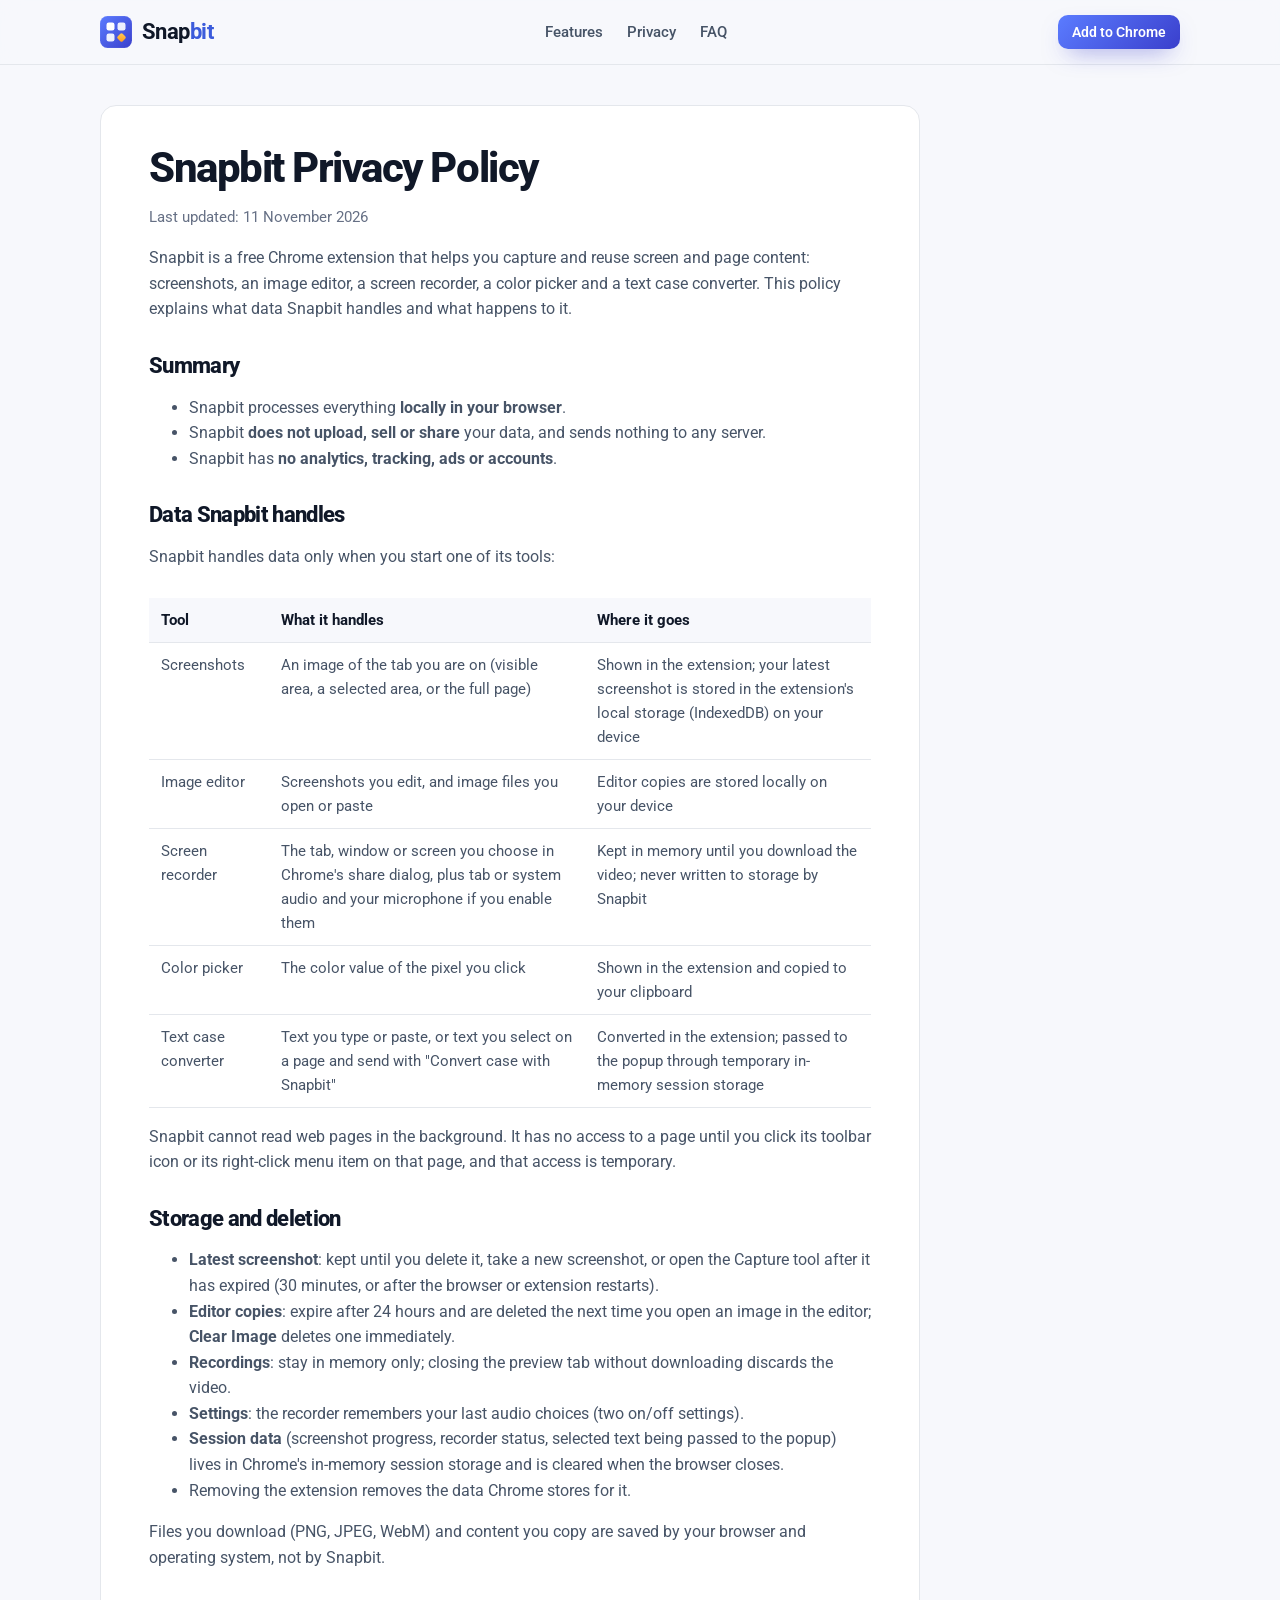
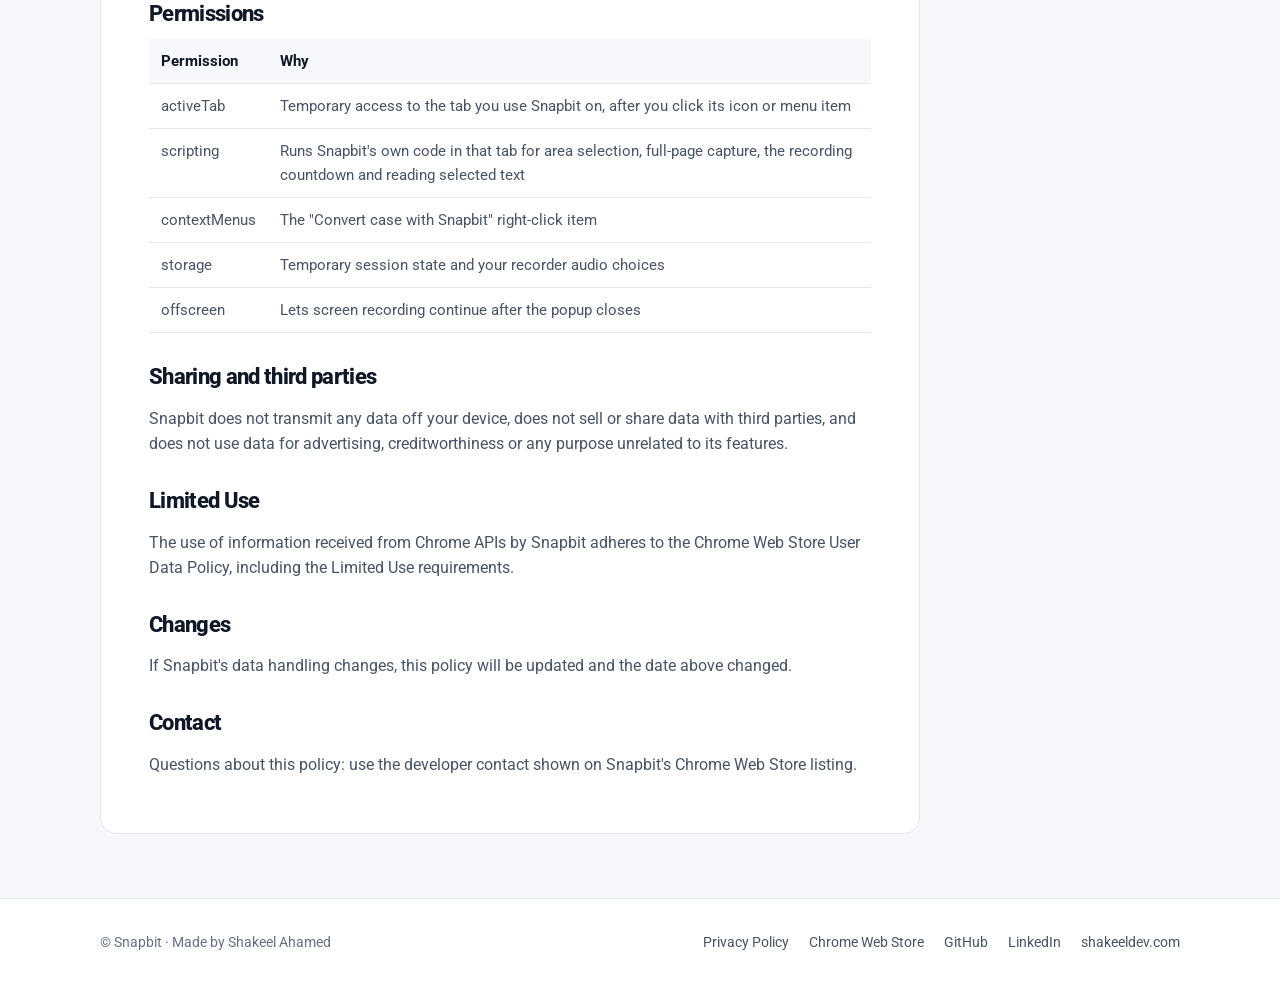
==== privacy-policy/index.html @ e34b0598 "Snapbit website: product page and privacy policy Static GitHub Pages site for the Snapbit Chrome ext" ====
<!doctype html>
<html lang="en">
<head>
<meta charset="utf-8">
<meta name="viewport" content="width=device-width, initial-scale=1">
<title>Privacy Policy – Snapbit</title>
<meta name="description" content="How the Snapbit Chrome extension handles data: everything is processed locally in your browser, nothing is uploaded, and there are no analytics, ads or accounts.">
<link rel="canonical" href="https://sakmbd.github.io/snapbit-site/privacy-policy/">
<link rel="icon" href="../favicon.svg" type="image/svg+xml">
<link rel="icon" href="../favicon-32.png" sizes="32x32" type="image/png">
<link rel="apple-touch-icon" href="../apple-touch-icon.png">
<meta name="theme-color" content="#3b5bdb">
<meta property="og:type" content="article">
<meta property="og:site_name" content="Snapbit">
<meta property="og:title" content="Snapbit Privacy Policy">
<meta property="og:description" content="Snapbit processes everything locally in your browser. It does not upload, sell or share your data.">
<meta property="og:url" content="https://sakmbd.github.io/snapbit-site/privacy-policy/">
<meta property="og:image" content="https://sakmbd.github.io/snapbit-site/assets/img/01-snapbit-overview.png">
<meta name="twitter:card" content="summary_large_image">
<link rel="stylesheet" href="../assets/site.css">
</head>
<body>
<a class="skip" href="#main">Skip to content</a>

<header class="site-header">
  <div class="wrap">
    <a class="brand" href="../" aria-label="Snapbit home">
      <img src="../assets/img/snapbit-mark.svg" alt="" width="32" height="32">
      <span class="wordmark">Snap<span>bit</span></span>
    </a>
    <nav class="nav" aria-label="Main">
      <a href="../#features">Features</a>
      <a href="../#privacy">Privacy</a>
      <a href="../#faq">FAQ</a>
    </nav>
    <a class="btn btn-primary btn-small" href="https://chromewebstore.google.com/detail/convert-2-case/jkehbmbghegdemomfhkcbdddpibnjppe" rel="noopener">Add to Chrome</a>
  </div>
</header>

<main id="main" class="policy">
  <div class="wrap">
    <article>
      <h1>Snapbit Privacy Policy</h1>
      <p class="updated">Last updated: 11 November 2026</p>

      <p>Snapbit is a free Chrome extension that helps you capture and reuse screen and page content: screenshots, an image editor, a screen recorder, a color picker and a text case converter. This policy explains what data Snapbit handles and what happens to it.</p>

      <h2>Summary</h2>
      <ul>
        <li>Snapbit processes everything <strong>locally in your browser</strong>.</li>
        <li>Snapbit <strong>does not upload, sell or share</strong> your data, and sends nothing to any server.</li>
        <li>Snapbit has <strong>no analytics, tracking, ads or accounts</strong>.</li>
      </ul>

      <h2>Data Snapbit handles</h2>
      <p>Snapbit handles data only when you start one of its tools:</p>
      <div class="table-scroll">
        <table>
          <thead><tr><th scope="col">Tool</th><th scope="col">What it handles</th><th scope="col">Where it goes</th></tr></thead>
          <tbody>
            <tr><td>Screenshots</td><td>An image of the tab you are on (visible area, a selected area, or the full page)</td><td>Shown in the extension; your latest screenshot is stored in the extension's local storage (IndexedDB) on your device</td></tr>
            <tr><td>Image editor</td><td>Screenshots you edit, and image files you open or paste</td><td>Editor copies are stored locally on your device</td></tr>
            <tr><td>Screen recorder</td><td>The tab, window or screen you choose in Chrome's share dialog, plus tab or system audio and your microphone if you enable them</td><td>Kept in memory until you download the video; never written to storage by Snapbit</td></tr>
            <tr><td>Color picker</td><td>The color value of the pixel you click</td><td>Shown in the extension and copied to your clipboard</td></tr>
            <tr><td>Text case converter</td><td>Text you type or paste, or text you select on a page and send with "Convert case with Snapbit"</td><td>Converted in the extension; passed to the popup through temporary in-memory session storage</td></tr>
          </tbody>
        </table>
      </div>
      <p>Snapbit cannot read web pages in the background. It has no access to a page until you click its toolbar icon or its right-click menu item on that page, and that access is temporary.</p>

      <h2>Storage and deletion</h2>
      <ul>
        <li><strong>Latest screenshot</strong>: kept until you delete it, take a new screenshot, or open the Capture tool after it has expired (30 minutes, or after the browser or extension restarts).</li>
        <li><strong>Editor copies</strong>: expire after 24 hours and are deleted the next time you open an image in the editor; <strong>Clear Image</strong> deletes one immediately.</li>
        <li><strong>Recordings</strong>: stay in memory only; closing the preview tab without downloading discards the video.</li>
        <li><strong>Settings</strong>: the recorder remembers your last audio choices (two on/off settings).</li>
        <li><strong>Session data</strong> (screenshot progress, recorder status, selected text being passed to the popup) lives in Chrome's in-memory session storage and is cleared when the browser closes.</li>
        <li>Removing the extension removes the data Chrome stores for it.</li>
      </ul>
      <p>Files you download (PNG, JPEG, WebM) and content you copy are saved by your browser and operating system, not by Snapbit.</p>

      <h2>Permissions</h2>
      <div class="table-scroll">
        <table>
          <thead><tr><th scope="col">Permission</th><th scope="col">Why</th></tr></thead>
          <tbody>
            <tr><td>activeTab</td><td>Temporary access to the tab you use Snapbit on, after you click its icon or menu item</td></tr>
            <tr><td>scripting</td><td>Runs Snapbit's own code in that tab for area selection, full-page capture, the recording countdown and reading selected text</td></tr>
            <tr><td>contextMenus</td><td>The "Convert case with Snapbit" right-click item</td></tr>
            <tr><td>storage</td><td>Temporary session state and your recorder audio choices</td></tr>
            <tr><td>offscreen</td><td>Lets screen recording continue after the popup closes</td></tr>
          </tbody>
        </table>
      </div>

      <h2>Sharing and third parties</h2>
      <p>Snapbit does not transmit any data off your device, does not sell or share data with third parties, and does not use data for advertising, creditworthiness or any purpose unrelated to its features.</p>

      <h2>Limited Use</h2>
      <p>The use of information received from Chrome APIs by Snapbit adheres to the Chrome Web Store User Data Policy, including the Limited Use requirements.</p>

      <h2>Changes</h2>
      <p>If Snapbit's data handling changes, this policy will be updated and the date above changed.</p>

      <h2>Contact</h2>
      <p>Questions about this policy: use the developer contact shown on Snapbit's Chrome Web Store listing.</p>
    </article>
  </div>
</main>

<footer class="site-footer">
  <div class="wrap">
    <p style="margin:0">© Snapbit · Made by Shakeel Ahamed</p>
    <ul class="footer-links">
      <li><a href="./" aria-current="page">Privacy Policy</a></li>
      <li><a href="https://chromewebstore.google.com/detail/convert-2-case/jkehbmbghegdemomfhkcbdddpibnjppe" rel="noopener">Chrome Web Store</a></li>
      <li><a href="https://github.com/sakmbd" rel="noopener me">GitHub</a></li>
      <li><a href="https://www.linkedin.com/in/sakmbd/" rel="noopener me">LinkedIn</a></li>
      <li><a href="https://shakeeldev.com/" rel="noopener me">shakeeldev.com</a></li>
    </ul>
  </div>
</footer>
</body>
</html>
---- assets/site.css ----
@font-face {
  font-family: 'Roboto';
  font-style: normal;
  font-weight: 100 900;
  font-display: swap;
  src: url('fonts/roboto-latin.woff2') format('woff2');
}

:root {
  --ink: #101828;
  --muted: #475467;
  --soft: #667085;
  --line: #e4e7ec;
  --bg: #f7f8fc;
  --card: #ffffff;
  --indigo: #3b5bdb;
  --indigo-1: #5b7cff;
  --indigo-2: #3a3fcc;
  --amber-1: #ffcb57;
  --amber-2: #ff9a1f;
  --radius: 16px;
  --shadow: 0 1px 3px rgba(16, 24, 40, 0.06), 0 24px 48px -20px rgba(30, 41, 99, 0.3);
  --wrap: 1120px;
}

* { box-sizing: border-box; }
html { scroll-behavior: smooth; }
body {
  margin: 0;
  font-family: Roboto, 'Segoe UI', system-ui, -apple-system, sans-serif;
  color: var(--ink);
  background: var(--bg);
  line-height: 1.6;
  -webkit-font-smoothing: antialiased;
}
img { max-width: 100%; height: auto; display: block; }
a { color: var(--indigo); }
a:focus-visible, button:focus-visible, summary:focus-visible { outline: 3px solid var(--amber-2); outline-offset: 3px; border-radius: 6px; }

.wrap { width: 100%; max-width: var(--wrap); margin: 0 auto; padding: 0 20px; }
.skip { position: absolute; left: -999px; top: 8px; background: var(--ink); color: #fff; padding: 8px 14px; border-radius: 8px; z-index: 10; }
.skip:focus { left: 12px; }

/* Header */
.site-header { position: sticky; top: 0; z-index: 5; background: rgba(247, 248, 252, 0.9); backdrop-filter: blur(10px); border-bottom: 1px solid var(--line); }
.site-header .wrap { display: flex; align-items: center; justify-content: space-between; height: 64px; gap: 16px; }
.brand { display: inline-flex; align-items: center; gap: 10px; text-decoration: none; color: var(--ink); }
.brand img { width: 32px; height: 32px; }
.wordmark { font-size: 22px; font-weight: 700; letter-spacing: -0.025em; }
.wordmark span { color: var(--indigo); }
.nav { display: none; gap: 24px; }
.nav a { color: var(--muted); text-decoration: none; font-weight: 500; font-size: 15px; }
.nav a:hover { color: var(--ink); }

.btn { display: inline-flex; align-items: center; justify-content: center; gap: 8px; padding: 12px 20px; border-radius: 12px; font-weight: 600; font-size: 16px; text-decoration: none; line-height: 1.2; }
.btn-primary { background: linear-gradient(135deg, var(--indigo-1), var(--indigo-2)); color: #fff; box-shadow: 0 10px 24px -10px rgba(58, 63, 204, 0.6); }
.btn-primary:hover { filter: brightness(1.06); }
.btn-ghost { color: var(--ink); background: #fff; border: 1px solid var(--line); }
.btn-small { padding: 9px 14px; font-size: 14px; border-radius: 10px; }

/* Hero */
.hero { padding: 48px 0 32px; background:
  radial-gradient(800px 500px at 100% 0%, rgba(91, 124, 255, 0.16), transparent 60%),
  radial-gradient(600px 400px at 0% 100%, rgba(255, 154, 31, 0.1), transparent 60%); }
.eyebrow { display: inline-flex; align-items: center; gap: 10px; font-size: 13px; font-weight: 700; letter-spacing: 0.12em; text-transform: uppercase; color: var(--indigo); margin: 0; }
.spark { width: 10px; height: 10px; transform: rotate(45deg); border-radius: 2px; background: linear-gradient(135deg, var(--amber-1), var(--amber-2)); flex: none; }
h1 { font-size: clamp(36px, 7vw, 60px); line-height: 1.05; letter-spacing: -0.035em; font-weight: 800; margin: 16px 0 0; }
h1 em, h2 em { font-style: normal; background: linear-gradient(120deg, var(--indigo-1), var(--indigo-2)); -webkit-background-clip: text; background-clip: text; color: transparent; }
.lead { font-size: clamp(17px, 2.2vw, 20px); color: var(--muted); max-width: 560px; margin: 18px 0 0; }
.cta-row { display: flex; flex-wrap: wrap; gap: 12px; margin-top: 28px; }
.note { font-size: 14px; color: var(--soft); margin-top: 14px; }
.hero-grid { display: grid; gap: 40px; align-items: center; }
.hero-shot { max-width: 460px; width: 100%; margin: 0 auto; border-radius: var(--radius); overflow: hidden; box-shadow: var(--shadow); border: 1px solid var(--line); background: #fff; }

.chips { display: flex; flex-wrap: wrap; gap: 8px; margin: 22px 0 0; padding: 0; list-style: none; }
.chips li { font-size: 14px; font-weight: 600; background: #fff; border: 1px solid var(--line); border-radius: 999px; padding: 6px 12px; }

/* Sections */
section { padding: 56px 0; }
.section-head { max-width: 680px; }
h2 { font-size: clamp(28px, 4.5vw, 40px); line-height: 1.12; letter-spacing: -0.03em; font-weight: 800; margin: 12px 0 0; }
h3 { font-size: 20px; letter-spacing: -0.01em; margin: 0; }
.section-head p { color: var(--muted); font-size: 18px; margin: 14px 0 0; }

.feature { display: grid; gap: 28px; align-items: center; padding: 36px 0; border-top: 1px solid var(--line); }
.feature:first-of-type { border-top: 0; }
.feature .copy p { color: var(--muted); margin: 12px 0 0; }
.feature ul { margin: 16px 0 0; padding: 0; list-style: none; display: grid; gap: 10px; }
.feature li { display: flex; gap: 12px; align-items: flex-start; }
.feature li::before { content: ''; flex: none; width: 8px; height: 8px; margin-top: 9px; transform: rotate(45deg); border-radius: 1.5px; background: var(--indigo); }
.feature li:nth-child(even)::before { background: var(--amber-2); }
.shot { border-radius: var(--radius); overflow: hidden; box-shadow: var(--shadow); border: 1px solid var(--line); background: #fff; }

.privacy { background: var(--ink); color: #e4e7ec; }
.privacy h2 { color: #fff; }
.privacy .section-head p { color: #b4bccc; }
.privacy-grid { display: grid; gap: 16px; margin-top: 32px; }
.privacy-card { background: rgba(255, 255, 255, 0.06); border: 1px solid rgba(255, 255, 255, 0.1); border-radius: var(--radius); padding: 20px; }
.privacy-card h3 { color: #fff; font-size: 17px; }
.privacy-card p { margin: 8px 0 0; color: #b4bccc; font-size: 15px; }
.privacy a { color: var(--amber-1); }

.faq { display: grid; gap: 12px; margin-top: 28px; }
.faq details { background: var(--card); border: 1px solid var(--line); border-radius: 14px; padding: 4px 20px; }
.faq summary { cursor: pointer; font-weight: 600; padding: 14px 0; list-style: none; display: flex; justify-content: space-between; gap: 16px; }
.faq summary::-webkit-details-marker { display: none; }
.faq summary::after { content: '+'; color: var(--indigo); font-size: 22px; line-height: 1; }
.faq details[open] summary::after { content: '–'; }
.faq details p { margin: 0 0 16px; color: var(--muted); }

.final-cta { text-align: center; }
.final-cta .cta-row { justify-content: center; }

/* Footer */
.site-footer { border-top: 1px solid var(--line); padding: 32px 0; background: #fff; font-size: 14px; color: var(--soft); }
.site-footer .wrap { display: grid; gap: 16px; }
.footer-links { display: flex; flex-wrap: wrap; gap: 8px 20px; margin: 0; padding: 0; list-style: none; }
.footer-links a { color: var(--muted); text-decoration: none; }
.footer-links a:hover { color: var(--ink); text-decoration: underline; }

/* Policy page */
.policy { padding: 40px 0 64px; }
.policy article { background: #fff; border: 1px solid var(--line); border-radius: var(--radius); padding: 24px; max-width: 820px; }
.policy h1 { font-size: clamp(30px, 5vw, 42px); margin-top: 0; }
.policy h2 { font-size: 22px; margin-top: 32px; }
.policy p, .policy li { color: var(--muted); }
.policy .updated { color: var(--soft); font-size: 15px; }
.table-scroll { overflow-x: auto; }
.policy table { border-collapse: collapse; width: 100%; min-width: 520px; font-size: 15px; margin-top: 12px; }
.policy th, .policy td { text-align: left; vertical-align: top; padding: 10px 12px; border-bottom: 1px solid var(--line); }
.policy th { color: var(--ink); background: var(--bg); }
.policy td { color: var(--muted); }

@media (min-width: 760px) {
  .nav { display: flex; }
  .hero { padding: 72px 0 40px; }
  .hero-grid { grid-template-columns: 1fr 1fr; gap: 56px; }
  .hero-shot { max-width: 440px; margin: 0 0 0 auto; }
  .feature { grid-template-columns: 5fr 7fr; gap: 48px; padding: 48px 0; }
  .feature.flip .copy { order: 2; }
  .privacy-grid { grid-template-columns: repeat(2, 1fr); }
  .site-footer .wrap { grid-template-columns: 1fr auto; align-items: center; }
  .policy article { padding: 40px 48px; }
  section { padding: 80px 0; }
}
@media (min-width: 1024px) {
  .privacy-grid { grid-template-columns: repeat(4, 1fr); }
}
@media (prefers-reduced-motion: reduce) { html { scroll-behavior: auto; } }
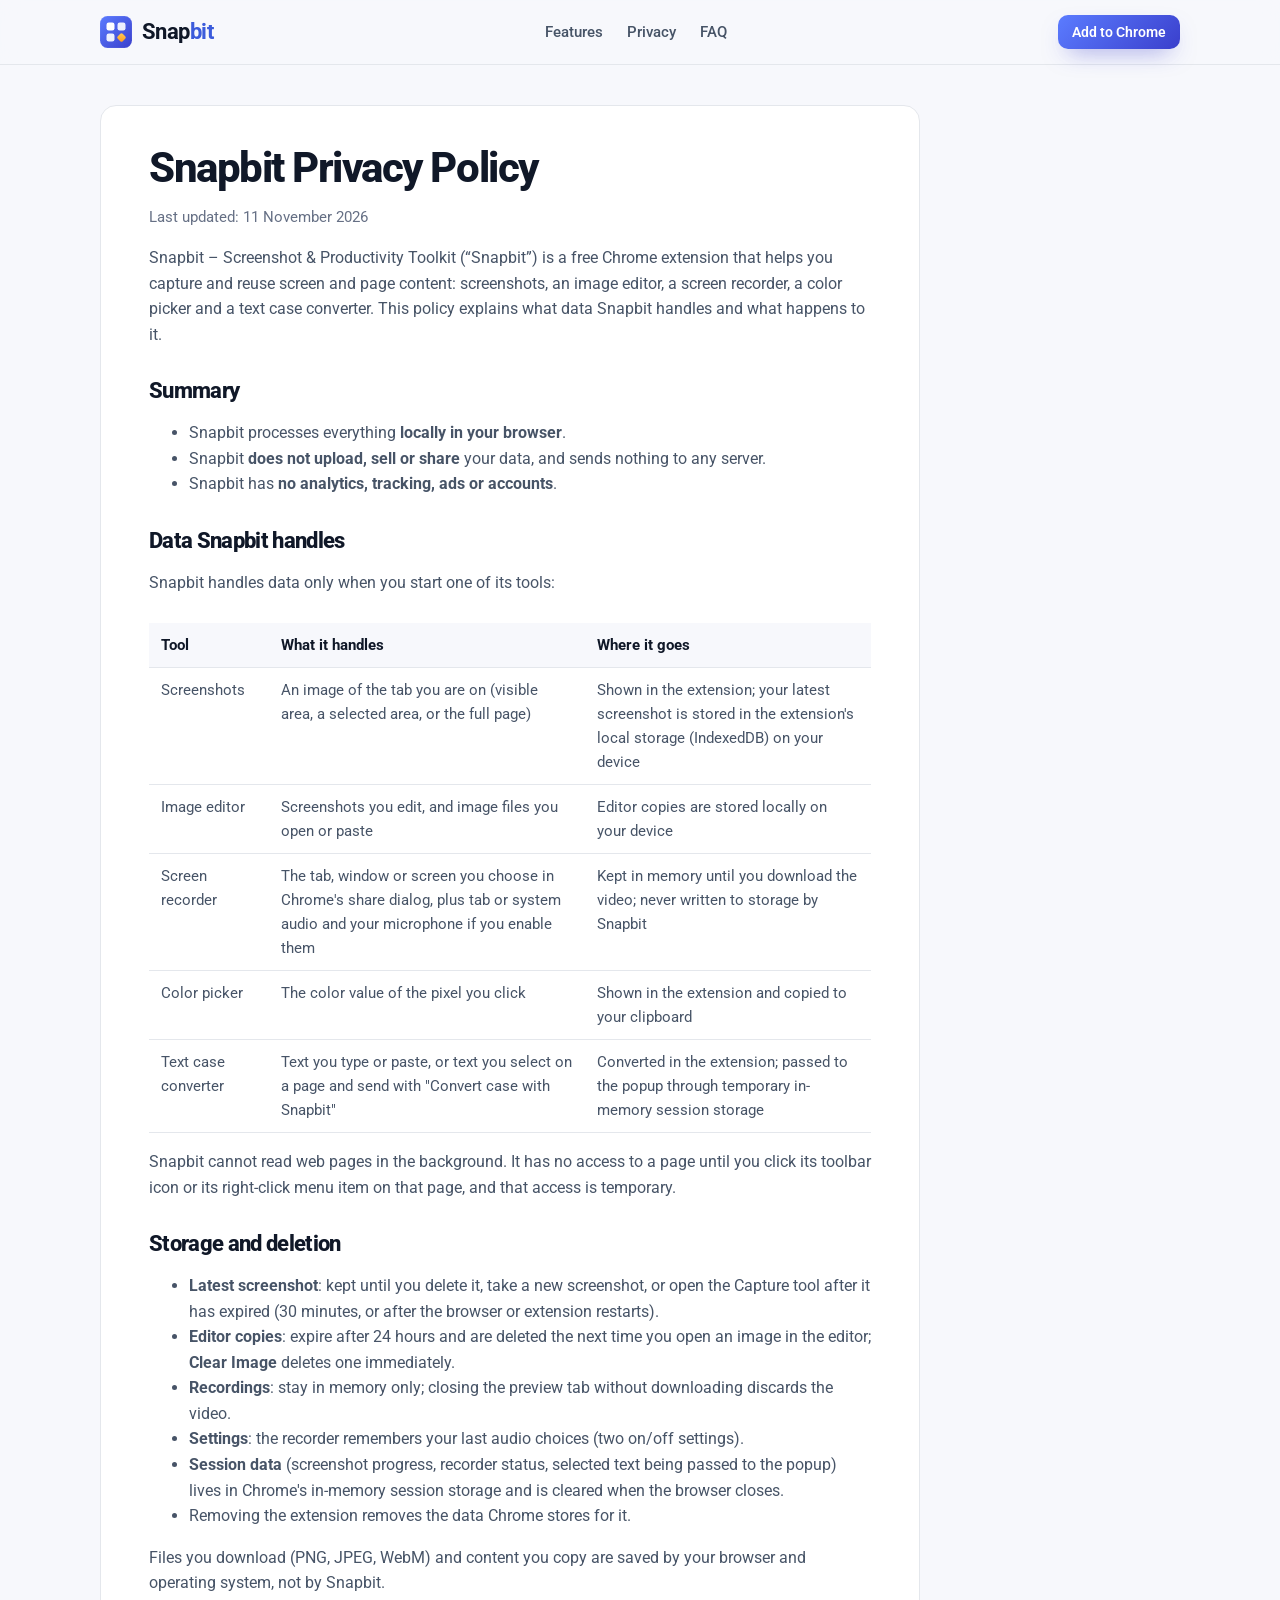
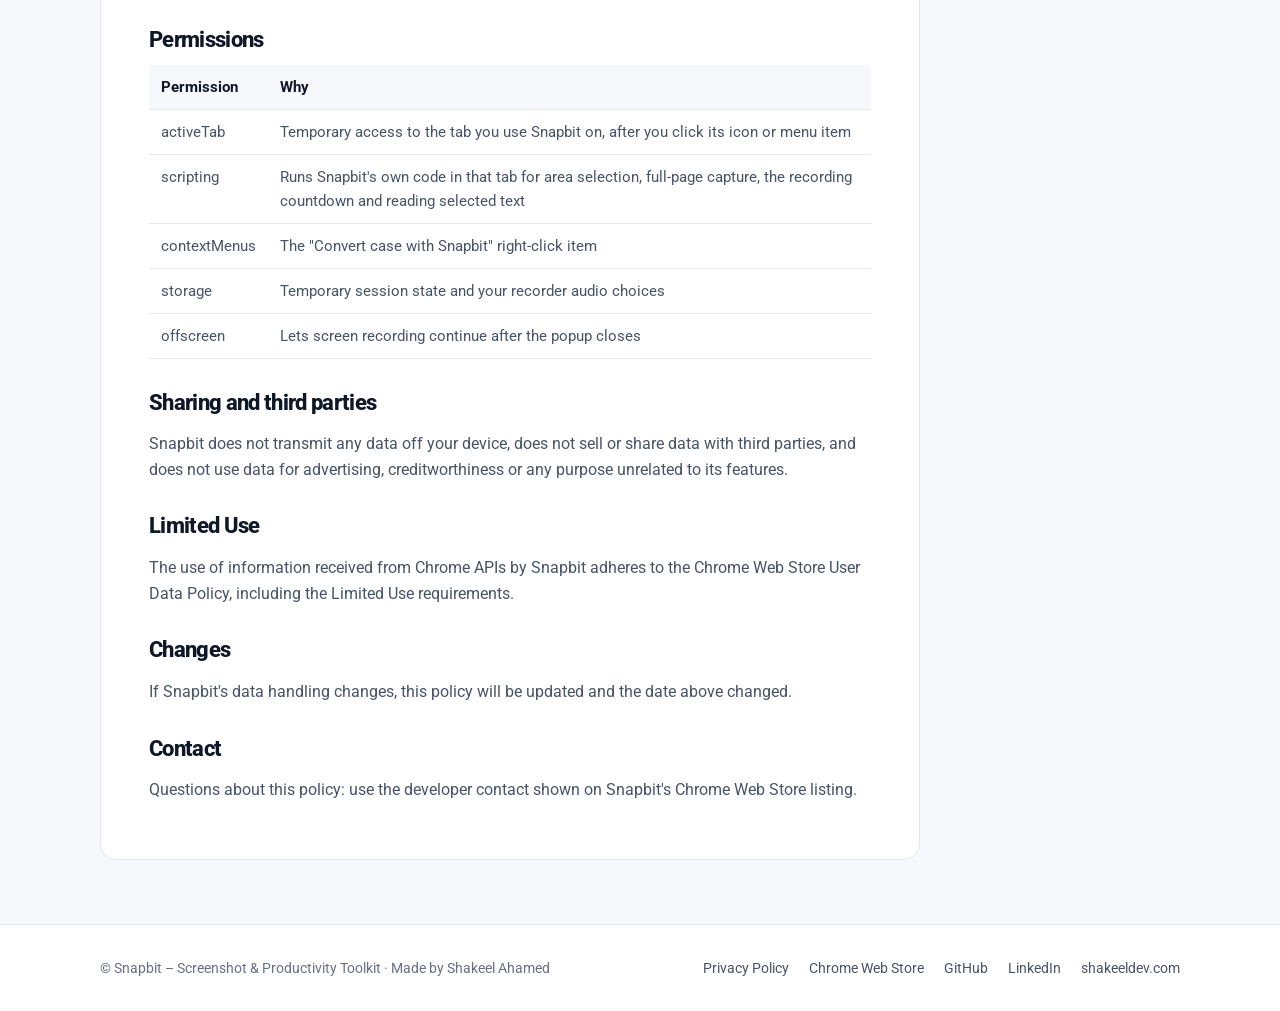
==== commit 9765dc9f: "feat(seo): Snapbit – Screenshot & Productivity Toolkit branding and technical SEO - New product titl" ====
--- a/privacy-policy/index.html
+++ b/privacy-policy/index.html
@@ -3,7 +3,7 @@
 <head>
 <meta charset="utf-8">
 <meta name="viewport" content="width=device-width, initial-scale=1">
-<title>Privacy Policy – Snapbit</title>
+<title>Privacy Policy | Snapbit – Screenshot &amp; Productivity Toolkit</title>
 <meta name="description" content="How the Snapbit Chrome extension handles data: everything is processed locally in your browser, nothing is uploaded, and there are no analytics, ads or accounts.">
 <link rel="canonical" href="https://sakmbd.github.io/snapbit-site/privacy-policy/">
 <link rel="icon" href="../favicon.svg" type="image/svg+xml">
@@ -12,11 +12,20 @@
 <meta name="theme-color" content="#3b5bdb">
 <meta property="og:type" content="article">
 <meta property="og:site_name" content="Snapbit">
-<meta property="og:title" content="Snapbit Privacy Policy">
+<meta property="og:title" content="Privacy Policy | Snapbit – Screenshot &amp; Productivity Toolkit">
+<meta property="og:locale" content="en_US">
 <meta property="og:description" content="Snapbit processes everything locally in your browser. It does not upload, sell or share your data.">
 <meta property="og:url" content="https://sakmbd.github.io/snapbit-site/privacy-policy/">
 <meta property="og:image" content="https://sakmbd.github.io/snapbit-site/assets/img/01-snapbit-overview.png">
+<meta property="og:image:width" content="1280">
+<meta property="og:image:height" content="800">
+<meta property="og:image:alt" content="Snapbit popup showing the Capture, Color and Text tools">
 <meta name="twitter:card" content="summary_large_image">
+<meta name="twitter:title" content="Privacy Policy | Snapbit – Screenshot &amp; Productivity Toolkit">
+<meta name="twitter:description" content="Snapbit processes everything locally in your browser. It does not upload, sell or share your data.">
+<meta name="twitter:image" content="https://sakmbd.github.io/snapbit-site/assets/img/01-snapbit-overview.png">
+<meta name="twitter:image:alt" content="Snapbit popup showing the Capture, Color and Text tools">
+<meta name="application-name" content="Snapbit">
 <link rel="stylesheet" href="../assets/site.css">
 </head>
 <body>
@@ -33,7 +42,7 @@
       <a href="../#privacy">Privacy</a>
       <a href="../#faq">FAQ</a>
     </nav>
-    <a class="btn btn-primary btn-small" href="https://chromewebstore.google.com/detail/convert-2-case/jkehbmbghegdemomfhkcbdddpibnjppe" rel="noopener">Add to Chrome</a>
+    <a class="btn btn-primary btn-small" href="https://chromewebstore.google.com/detail/jkehbmbghegdemomfhkcbdddpibnjppe" rel="noopener" aria-label="Add Snapbit to Chrome from the Chrome Web Store">Add to Chrome</a>
   </div>
 </header>
 
@@ -43,7 +52,7 @@
       <h1>Snapbit Privacy Policy</h1>
       <p class="updated">Last updated: 11 November 2026</p>
 
-      <p>Snapbit is a free Chrome extension that helps you capture and reuse screen and page content: screenshots, an image editor, a screen recorder, a color picker and a text case converter. This policy explains what data Snapbit handles and what happens to it.</p>
+      <p>Snapbit – Screenshot &amp; Productivity Toolkit (“Snapbit”) is a free Chrome extension that helps you capture and reuse screen and page content: screenshots, an image editor, a screen recorder, a color picker and a text case converter. This policy explains what data Snapbit handles and what happens to it.</p>
 
       <h2>Summary</h2>
       <ul>
@@ -110,10 +119,10 @@
 
 <footer class="site-footer">
   <div class="wrap">
-    <p style="margin:0">© Snapbit · Made by Shakeel Ahamed</p>
+    <p style="margin:0">© Snapbit – Screenshot &amp; Productivity Toolkit · Made by Shakeel Ahamed</p>
     <ul class="footer-links">
       <li><a href="./" aria-current="page">Privacy Policy</a></li>
-      <li><a href="https://chromewebstore.google.com/detail/convert-2-case/jkehbmbghegdemomfhkcbdddpibnjppe" rel="noopener">Chrome Web Store</a></li>
+      <li><a href="https://chromewebstore.google.com/detail/jkehbmbghegdemomfhkcbdddpibnjppe" rel="noopener">Chrome Web Store</a></li>
       <li><a href="https://github.com/sakmbd" rel="noopener me">GitHub</a></li>
       <li><a href="https://www.linkedin.com/in/sakmbd/" rel="noopener me">LinkedIn</a></li>
       <li><a href="https://shakeeldev.com/" rel="noopener me">shakeeldev.com</a></li>
--- a/assets/site.css
+++ b/assets/site.css
@@ -121,6 +121,7 @@
 /* Policy page */
 .policy { padding: 40px 0 64px; }
 .policy article { background: #fff; border: 1px solid var(--line); border-radius: var(--radius); padding: 24px; max-width: 820px; }
+.h1-brand { display: block; font-size: clamp(18px, 2.6vw, 22px); line-height: 1.3; letter-spacing: -0.01em; font-weight: 700; color: var(--muted); margin-bottom: 14px; }
 .policy h1 { font-size: clamp(30px, 5vw, 42px); margin-top: 0; }
 .policy h2 { font-size: 22px; margin-top: 32px; }
 .policy p, .policy li { color: var(--muted); }
